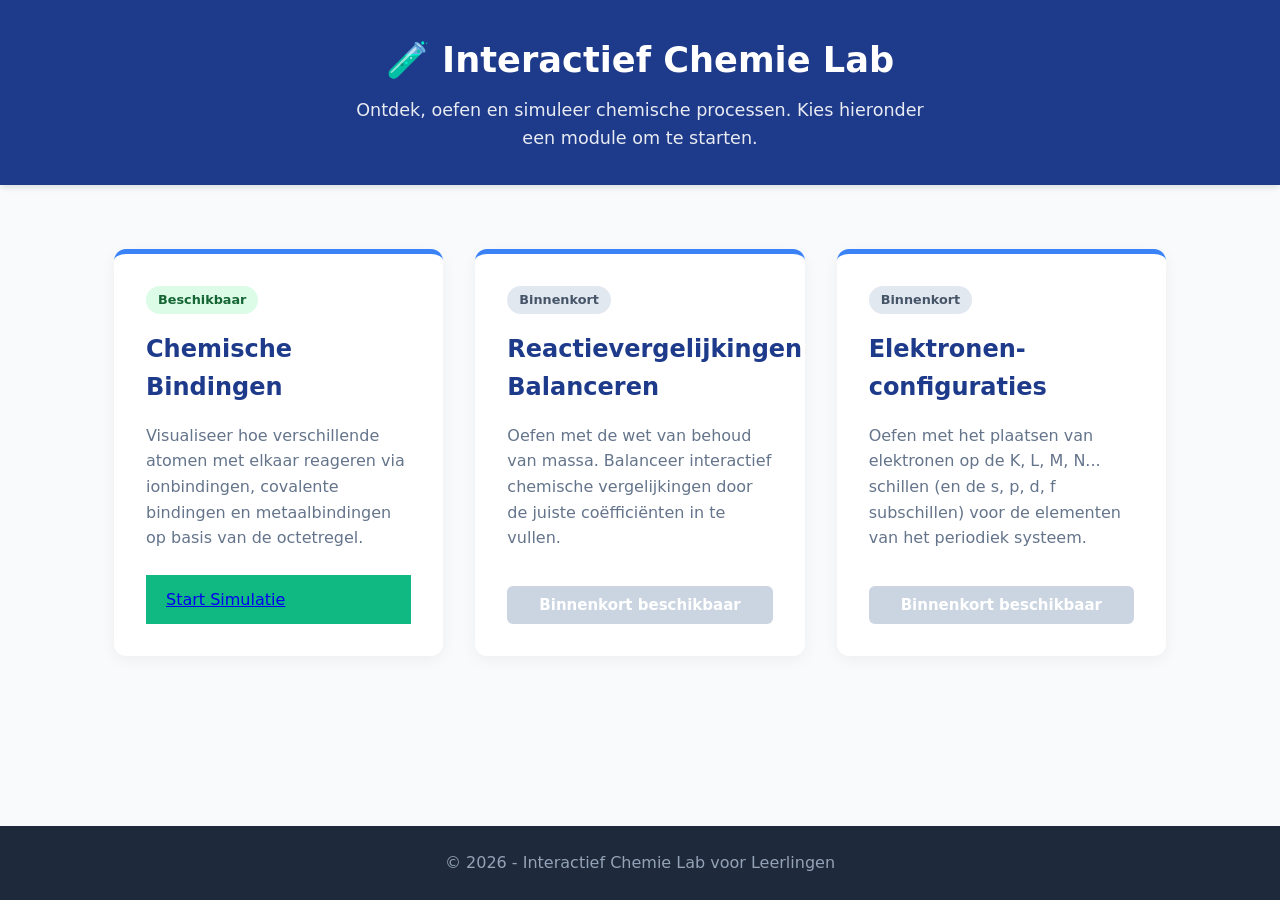
==== index.html @ c6906fbe "Refactor HTML structure and styles for interactive chemistry lab simulation" ====
<!DOCTYPE html>
<html lang="nl">
<head>
    <meta charset="UTF-8">
    <meta name="viewport" content="width=device-width, initial-scale=1.0">
    <title>Interactief Chemie Lab</title>
    <link rel="stylesheet" href="style.css">
</head>
<body>

<header>
    <h1>🧪 Interactief Chemie Lab</h1>
    <p>Ontdek, oefen en simuleer chemische processen. Kies hieronder een module om te starten.</p>
</header>

<main>
    <div class="dashboard-grid">
        
        <article class="module-card">
            <span class="module-badge active">Beschikbaar</span>
            <h2>Chemische Bindingen</h2>
            <p>Visualiseer hoe verschillende atomen met elkaar reageren via ionbindingen, covalente bindingen en metaalbindingen op basis van de octetregel.</p>
            <a href="bindingen.html" class="btn btn-primary">Start Simulatie</a>
        </article>

        <article class="module-card">
            <span class="module-badge">Binnenkort</span>
            <h2>Reactievergelijkingen Balanceren</h2>
            <p>Oefen met de wet van behoud van massa. Balanceer interactief chemische vergelijkingen door de juiste coëfficiënten in te vullen.</p>
            <button disabled style="background-color: #cbd5e1; cursor: not-allowed;">Binnenkort beschikbaar</button>
        </article>

        <article class="module-card">
            <span class="module-badge">Binnenkort</span>
            <h2>Elektronen- configuraties</h2>
            <p>Oefen met het plaatsen van elektronen op de K, L, M, N... schillen (en de s, p, d, f subschillen) voor de elementen van het periodiek systeem.</p>
            <button disabled style="background-color: #cbd5e1; cursor: not-allowed;">Binnenkort beschikbaar</button>
        </article>

    </div>
</main>

<footer>
    <p>&copy; 2026 - Interactief Chemie Lab voor Leerlingen</p>
</footer>

</body>
</html>
---- style.css ----
/* --- BASIS VARIABELEN --- */
:root {
    --primary-color: #1e3a8a; /* Diep donkerblauw (wetenschappelijk/betrouwbaar) */
    --secondary-color: #3b82f6; /* Helder blauw */
    --accent-color: #10b981; /* Fris groen voor knoppen/acties */
    --bg-color: #f8fafc; /* Zeer licht grijze/blauwe achtergrond (rustig voor de ogen) */
    --text-color: #334155; /* Donkergrijs voor teksten (beter leesbaar dan puur zwart) */
    --card-bg: #ffffff;
    
    /* Variabelen voor de simulatie-elementen */
    --metal-color: #94a3b8;
    --nonmetal-color: #f59e0b;
    --electron-color: #fbbf24;
}

/* --- ALGEMENE RESET & TYPOGRAFIE --- */
* {
    box-sizing: border-box;
    margin: 0;
    padding: 0;
}

body {
    font-family: 'Segoe UI', system-ui, -apple-system, sans-serif;
    background-color: var(--bg-color);
    color: var(--text-color);
    line-height: 1.6;
    display: flex;
    flex-direction: column;
    min-height: 100vh;
}

/* --- HEADER & NAVIGATIE --- */
header {
    background-color: var(--primary-color);
    color: white;
    padding: 2rem 1rem;
    text-align: center;
    box-shadow: 0 4px 6px -1px rgba(0, 0, 0, 0.1);
}

header h1 {
    font-size: 2.2rem;
    margin-bottom: 0.5rem;
}

header p {
    font-size: 1.1rem;
    opacity: 0.9;
    max-width: 600px;
    margin: 0 auto;
}

/* --- HOOFDCONTAINER --- */
main {
    flex: 1; /* Neemt resterende hoogte in */
    width: 100%;
    max-width: 1100px;
    margin: 2rem auto;
    padding: 0 1.5rem;
}

/* --- DASHBOARD GRID (Startpagina) --- */
.dashboard-grid {
    display: grid;
    grid-template-columns: repeat(auto-fit, minmax(300px, 1fr));
    gap: 2rem;
    margin-top: 2rem;
}

.module-card {
    background-color: var(--card-bg);
    border-radius: 12px;
    padding: 2rem;
    box-shadow: 0 4px 15px rgba(0,0,0,0.05);
    transition: transform 0.3s ease, box-shadow 0.3s ease;
    display: flex;
    flex-direction: column;
    border-top: 5px solid var(--secondary-color);
}

.module-card:hover {
    transform: translateY(-5px);
    box-shadow: 0 10px 25px rgba(0,0,0,0.1);
}

.module-card h2 {
    color: var(--primary-color);
    margin-bottom: 1rem;
    font-size: 1.5rem;
}

.module-card p {
    flex-grow: 1; /* Duwt de knop altijd naar beneden */
    margin-bottom: 1.5rem;
    color: #64748b;
}

.module-badge {
    display: inline-block;
    padding: 0.25rem 0.75rem;
    background-color: #e2e8f0;
    color: #475569;
    border-radius: 20px;
    font-size: 0.8rem;
    font-weight: bold;
    margin-bottom: 1rem;
    align-self: flex-start;
}

.module-badge.active {
    background-color: #dcfce7;
    color: #166534;
}

/* --- ALGEMENE COMPONENTEN (Voor de simulaties) --- */
.container {
    background: var(--card-bg);
    padding: 30px;
    border-radius: 12px;
    box-shadow: 0 4px 15px rgba(0,0,0,0.05);
    margin-bottom: 2rem;
}

.controls {
    display: flex;
    gap: 15px;
    justify-content: center;
    align-items: center;
    margin-bottom: 25px;
    flex-wrap: wrap;
    background: var(--bg-color);
    padding: 15px;
    border-radius: 8px;
    border: 1px solid #e2e8f0;
}

select, button, input {
    padding: 10px 15px;
    font-size: 15px;
    border-radius: 6px;
    border: 2px solid #cbd5e1;
    outline: none;
    font-family: inherit;
}

select:focus, input:focus {
    border-color: var(--secondary-color);
}

button {
    background-color: var(--secondary-color);
    color: white;
    border: none;
    cursor: pointer;
    font-weight: bold;
    transition: background 0.2s, transform 0.1s;
    text-decoration: none;
    display: inline-block;
    text-align: center;
}

button:hover, .btn:hover {
    background-color: #2563eb;
}

button:active, .btn:active {
    transform: scale(0.98);
}

.btn-primary {
    background-color: var(--accent-color);
    padding: 12px 20px;
}

.btn-primary:hover {
    background-color: #059669;
}

/* --- BERICHTEN & RESULTATEN BOX --- */
.result-box {
    background-color: #f0fdf4;
    padding: 20px;
    border-radius: 8px;
    margin-bottom: 20px;
    border-left: 5px solid var(--accent-color);
    min-height: 80px;
    line-height: 1.6;
    font-size: 15px;
}

/* --- FOOTER --- */
footer {
    background-color: #1e293b;
    color: #94a3b8;
    text-align: center;
    padding: 1.5rem;
    margin-top: auto;
}
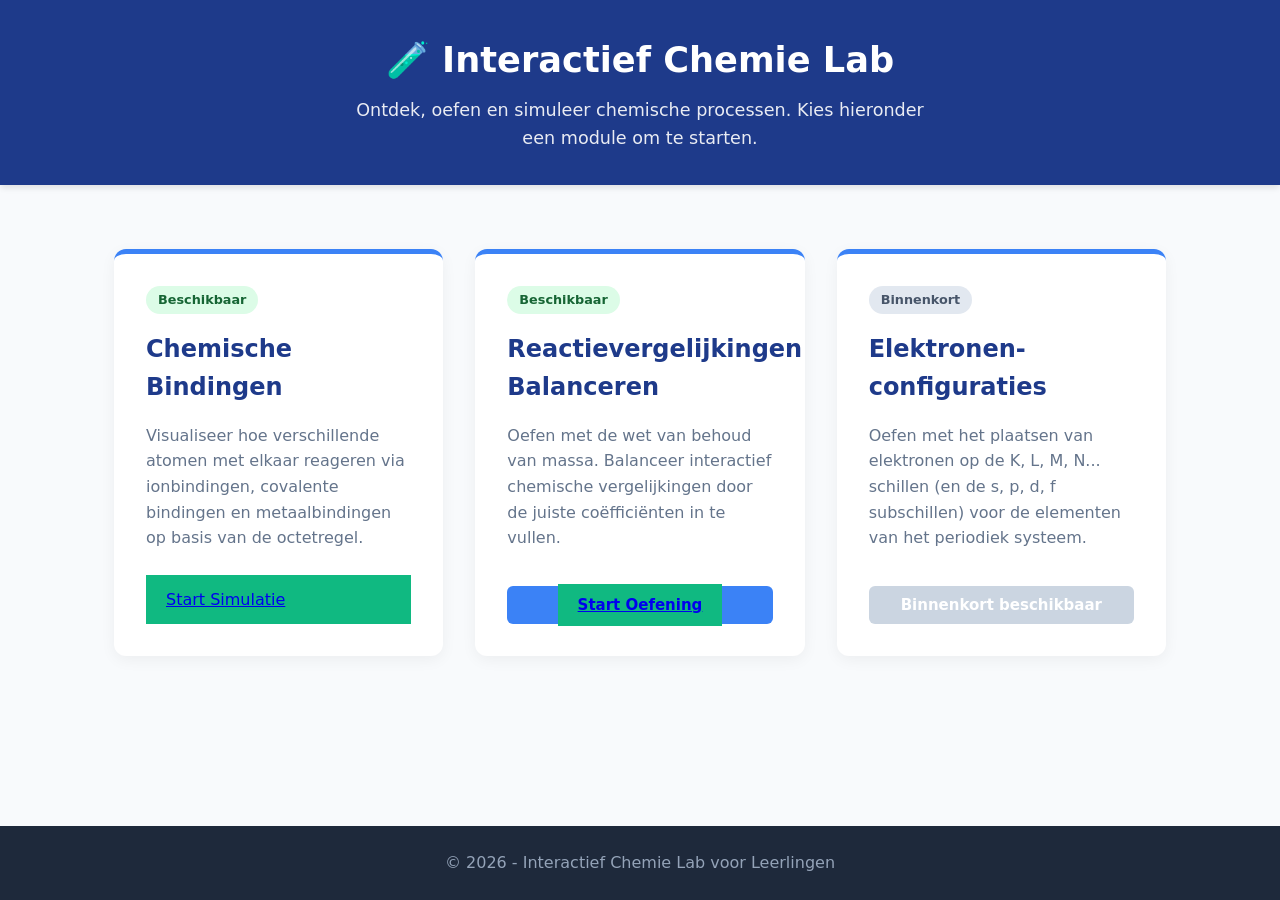
==== commit a053a483: "Implement interactive balancing exercise for chemical equations with scoring and feedback" ====
--- a/index.html
+++ b/index.html
@@ -24,11 +24,10 @@
         </article>
 
         <article class="module-card">
-            <span class="module-badge">Binnenkort</span>
-            <h2>Reactievergelijkingen Balanceren</h2>
-            <p>Oefen met de wet van behoud van massa. Balanceer interactief chemische vergelijkingen door de juiste coëfficiënten in te vullen.</p>
-            <button disabled style="background-color: #cbd5e1; cursor: not-allowed;">Binnenkort beschikbaar</button>
-        </article>
+    <span class="module-badge active">Beschikbaar</span> <h2>Reactievergelijkingen Balanceren</h2>
+    <p>Oefen met de wet van behoud van massa. Balanceer interactief chemische vergelijkingen door de juiste coëfficiënten in te vullen.</p>
+    <button><a href="reactievergelijkingen_balanceren.html" class="btn btn-primary">Start Oefening</a></button></article>
+    </article>
 
         <article class="module-card">
             <span class="module-badge">Binnenkort</span>
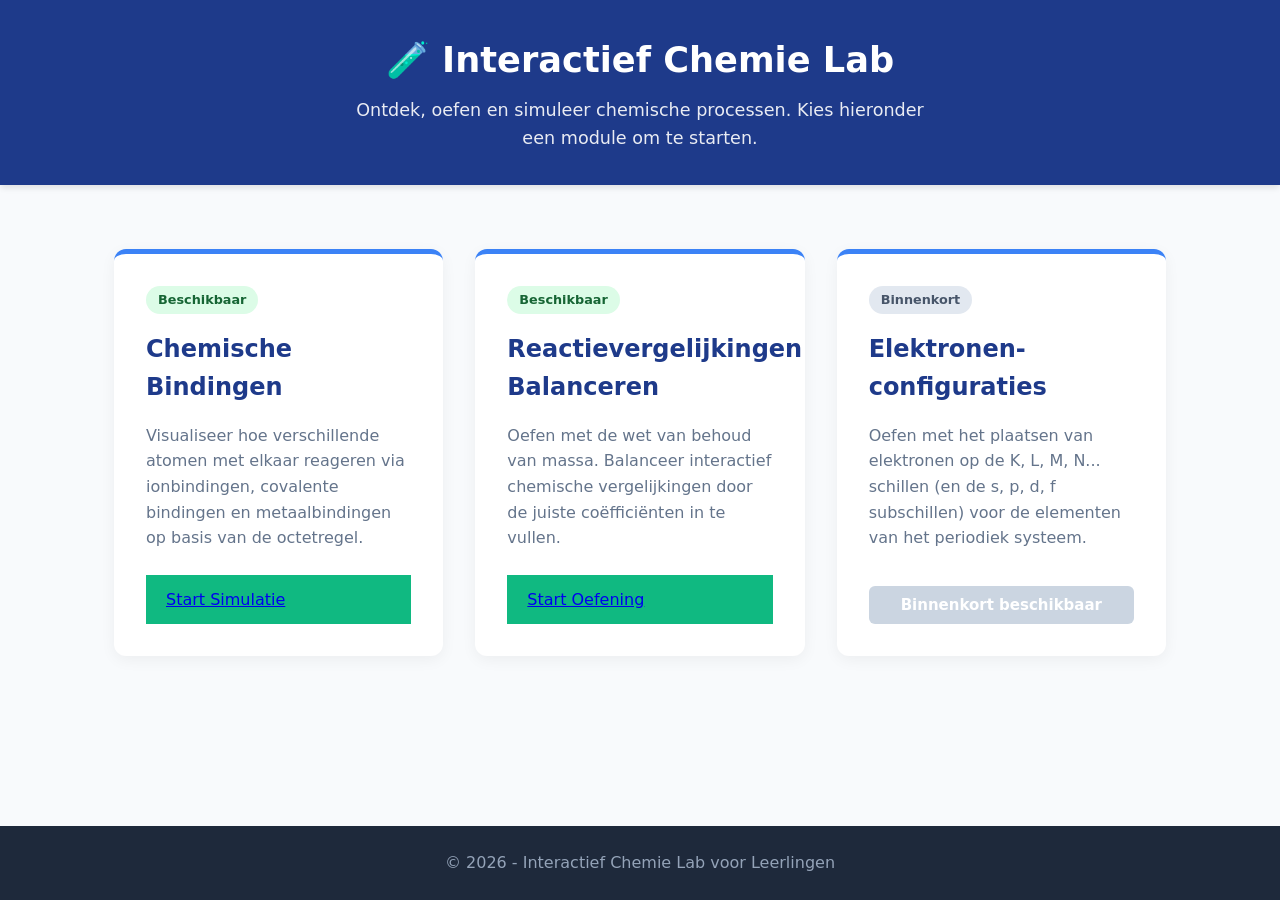
==== commit 3f49e652: "Refactor button structure for 'Reactievergelijkingen Balanceren' module to improve accessibility" ====
--- a/index.html
+++ b/index.html
@@ -26,7 +26,7 @@
         <article class="module-card">
     <span class="module-badge active">Beschikbaar</span> <h2>Reactievergelijkingen Balanceren</h2>
     <p>Oefen met de wet van behoud van massa. Balanceer interactief chemische vergelijkingen door de juiste coëfficiënten in te vullen.</p>
-    <button><a href="reactievergelijkingen_balanceren.html" class="btn btn-primary">Start Oefening</a></button></article>
+    <a href="reactievergelijkingen_balanceren.html" class="btn btn-primary">Start Oefening</a></article>
     </article>
 
         <article class="module-card">
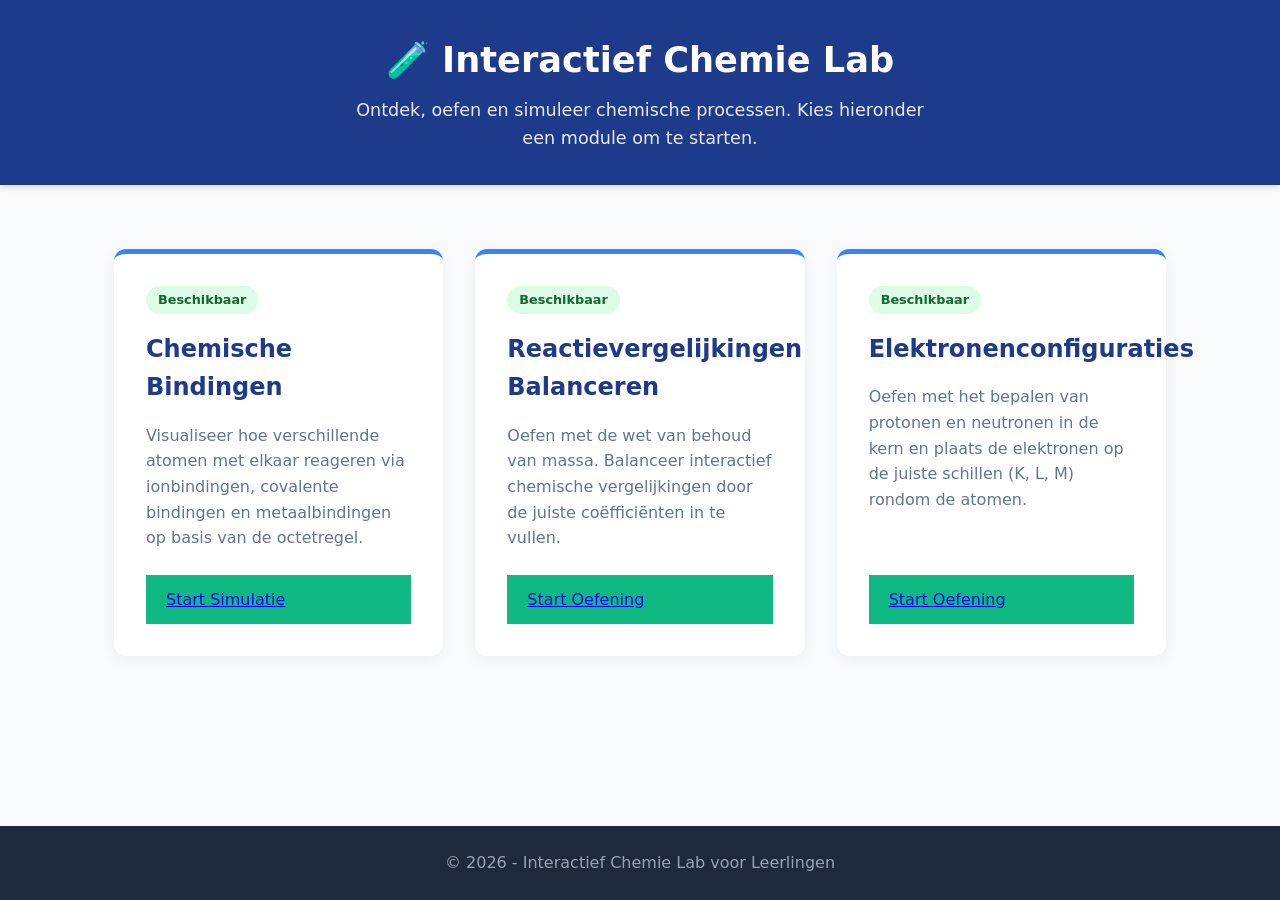
==== commit 3ee9867c: "Add interactive exercise for electron configurations with scoring and feedback" ====
--- a/index.html
+++ b/index.html
@@ -30,11 +30,11 @@
     </article>
 
         <article class="module-card">
-            <span class="module-badge">Binnenkort</span>
-            <h2>Elektronen- configuraties</h2>
-            <p>Oefen met het plaatsen van elektronen op de K, L, M, N... schillen (en de s, p, d, f subschillen) voor de elementen van het periodiek systeem.</p>
-            <button disabled style="background-color: #cbd5e1; cursor: not-allowed;">Binnenkort beschikbaar</button>
-        </article>
+    <span class="module-badge active">Beschikbaar</span>
+    <h2>Elektronenconfiguraties</h2>
+    <p>Oefen met het bepalen van protonen en neutronen in de kern en plaats de elektronen op de juiste schillen (K, L, M) rondom de atomen.</p>
+    <a href="elektronenconfiguratie.html" class="btn btn-primary">Start Oefening</a>
+</article>
 
     </div>
 </main>
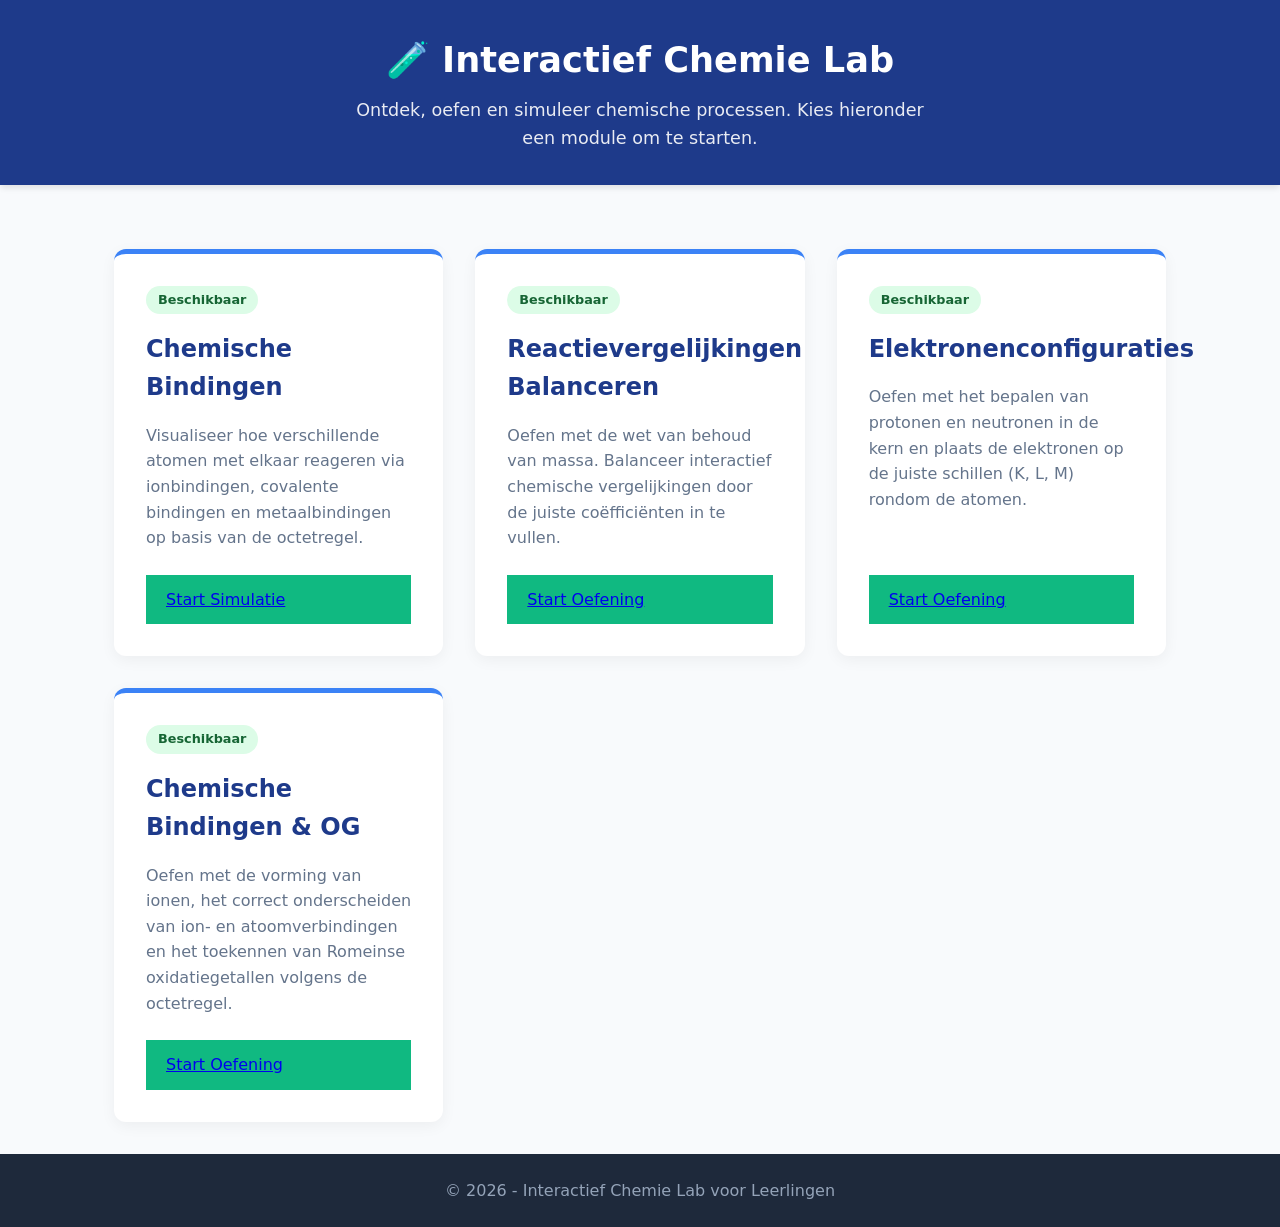
==== commit 5305f9c9: "Add interactive exercise for chemical bonding and oxidation states to the main dashboard" ====
--- a/index.html
+++ b/index.html
@@ -36,6 +36,13 @@
     <a href="elektronenconfiguratie.html" class="btn btn-primary">Start Oefening</a>
 </article>
 
+<article class="module-card">
+    <span class="module-badge active">Beschikbaar</span>
+    <h2>Chemische Bindingen & OG</h2>
+    <p>Oefen met de vorming van ionen, het correct onderscheiden van ion- en atoomverbindingen en het toekennen van Romeinse oxidatiegetallen volgens de octetregel.</p>
+    <a href="chemische_bindingen.html" class="btn btn-primary">Start Oefening</a>
+</article>
+
     </div>
 </main>
 
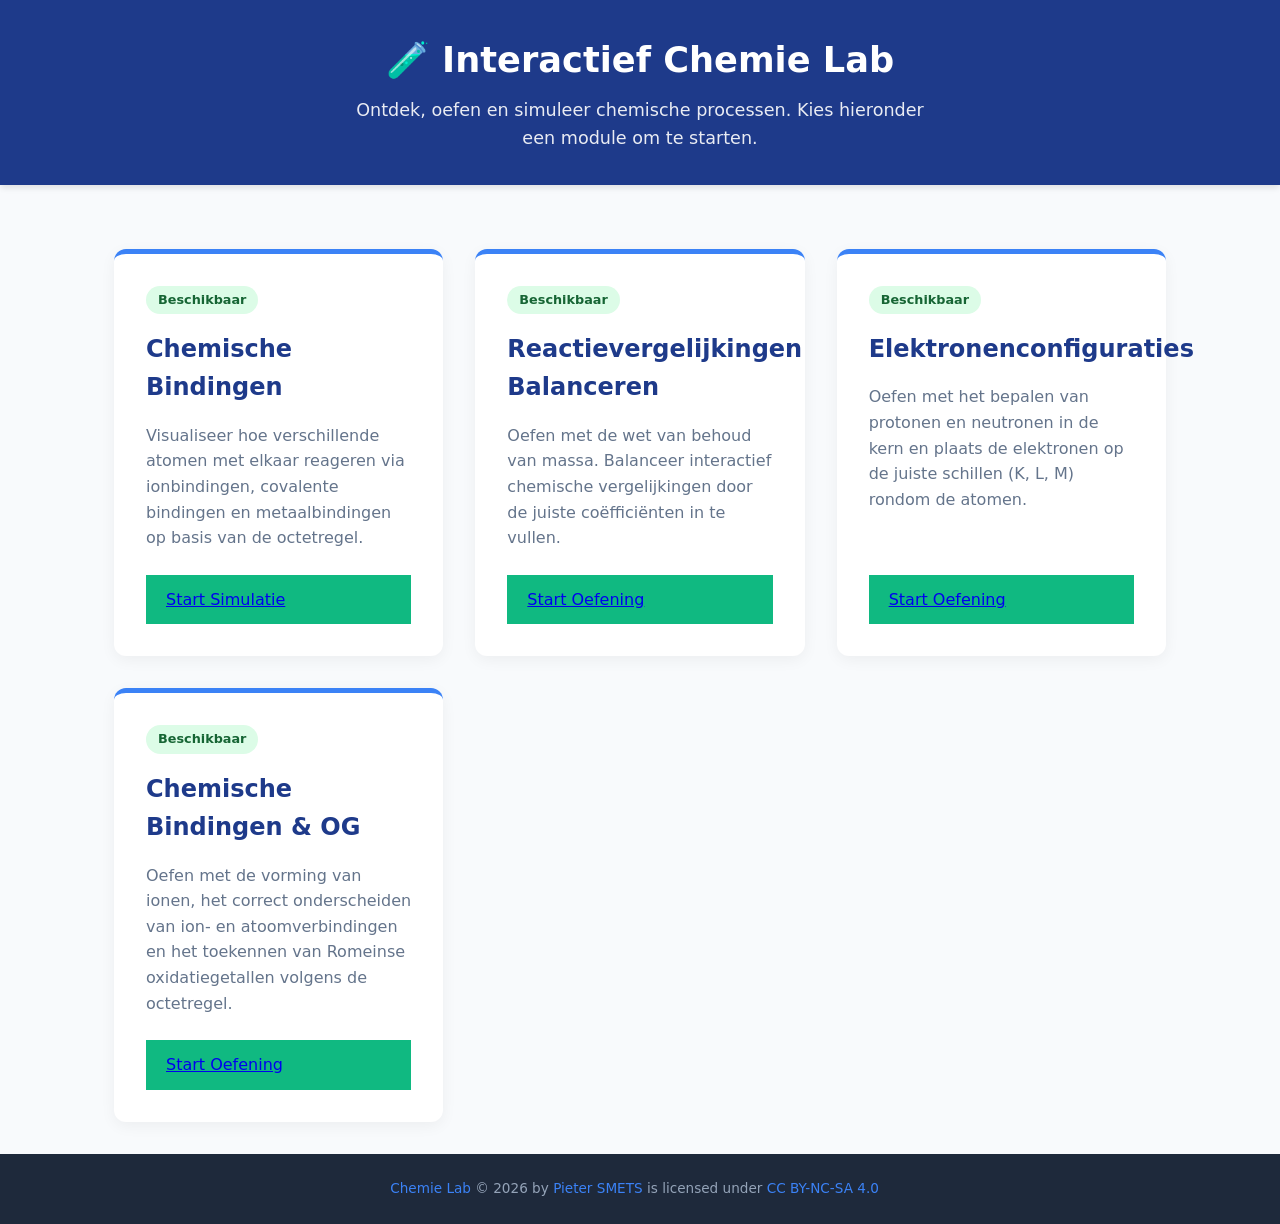
==== commit 7fe64df5: "Update footer content and styles across multiple HTML files for consistency and improved accessibili" ====
--- a/index.html
+++ b/index.html
@@ -47,7 +47,7 @@
 </main>
 
 <footer>
-    <p>&copy; 2026 - Interactief Chemie Lab voor Leerlingen</p>
+    <a href="https://pieter-smets.github.io/Website-Chemie/index.html">Chemie Lab</a> © 2026 by <a href="https://github.com/Pieter-Smets">Pieter SMETS</a> is licensed under <a href="https://creativecommons.org/licenses/by-nc-sa/4.0/">CC BY-NC-SA 4.0</a><img src="https://mirrors.creativecommons.org/presskit/icons/cc.svg" alt="" style="max-width: 1em;max-height:1em;margin-left: .2em;"><img src="https://mirrors.creativecommons.org/presskit/icons/by.svg" alt="" style="max-width: 1em;max-height:1em;margin-left: .2em;"><img src="https://mirrors.creativecommons.org/presskit/icons/nc.svg" alt="" style="max-width: 1em;max-height:1em;margin-left: .2em;"><img src="https://mirrors.creativecommons.org/presskit/icons/sa.svg" alt="" style="max-width: 1em;max-height:1em;margin-left: .2em;">
 </footer>
 
 </body>
--- a/style.css
+++ b/style.css
@@ -196,4 +196,32 @@
     text-align: center;
     padding: 1.5rem;
     margin-top: auto;
+}
+
+footer img {
+    vertical-align: middle;
+    display: inline-block;
+    position: relative;
+    top: -1px; /* Fijnafstelling voor het oog */
+    /*filter: brightness(0) invert(1);*/
+    /*opacity: 0.8; /* Maakt het iets subtieler */
+}
+
+footer a {
+    color: var(--secondary-color, #38bdf8); /* Of een lichte kleur die past bij jouw palet */
+    text-decoration: none;
+    border-bottom: 1px dashed transparent;
+    transition: all 0.2s ease;
+}
+
+footer a:hover {
+    color: #ffffff;
+    border-bottom-style: solid;
+    border-bottom-color: currentColor;
+}
+
+footer p, footer {
+    line-height: 1.6;
+    font-size: 0.85rem; /* Iets kleiner dan normale tekst staat vaak netter in de footer */
+    color: #94a3b8; /* Subtiel grijs in plaats van hard wit */
 }
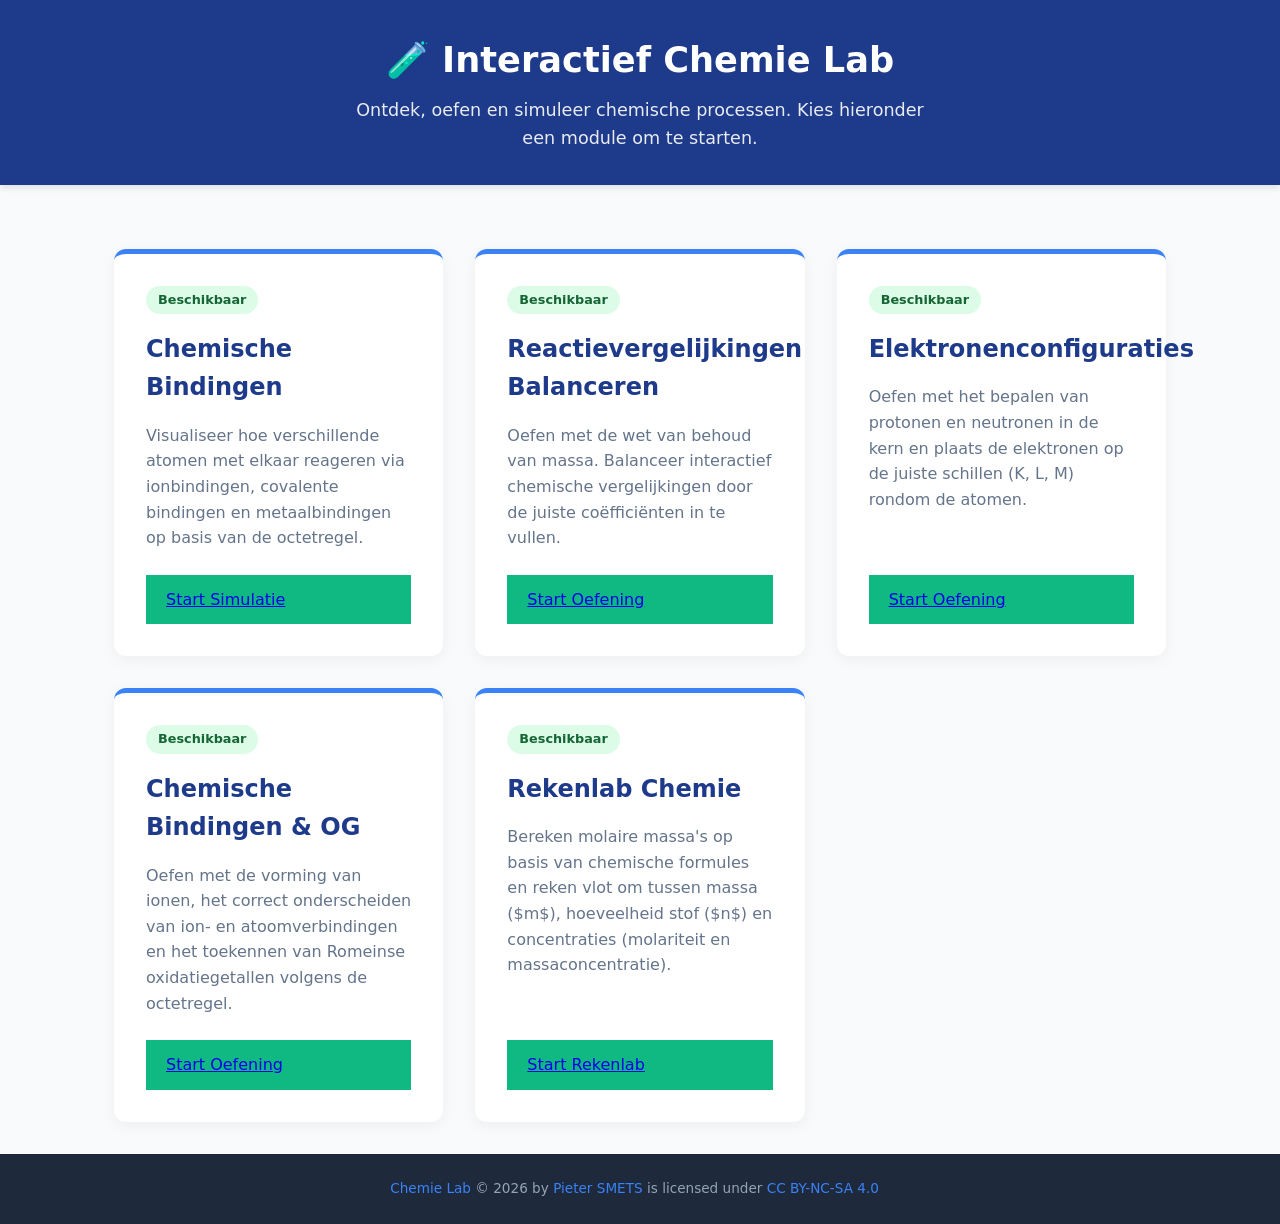
==== commit 9d923eb6: "Add 'Rekenlab Chemie' module to the dashboard for calculating molar masses and conversions" ====
--- a/index.html
+++ b/index.html
@@ -42,7 +42,12 @@
     <p>Oefen met de vorming van ionen, het correct onderscheiden van ion- en atoomverbindingen en het toekennen van Romeinse oxidatiegetallen volgens de octetregel.</p>
     <a href="chemische_bindingen.html" class="btn btn-primary">Start Oefening</a>
 </article>
-
+<article class="module-card">
+            <span class="module-badge active">Beschikbaar</span>
+            <h2>Rekenlab Chemie</h2>
+            <p>Bereken molaire massa's op basis van chemische formules en reken vlot om tussen massa ($m$), hoeveelheid stof ($n$) en concentraties (molariteit en massaconcentratie).</p>
+            <a href="chemische_berekeningen.html" class="btn btn-primary">Start Rekenlab</a>
+        </article>
     </div>
 </main>
 
